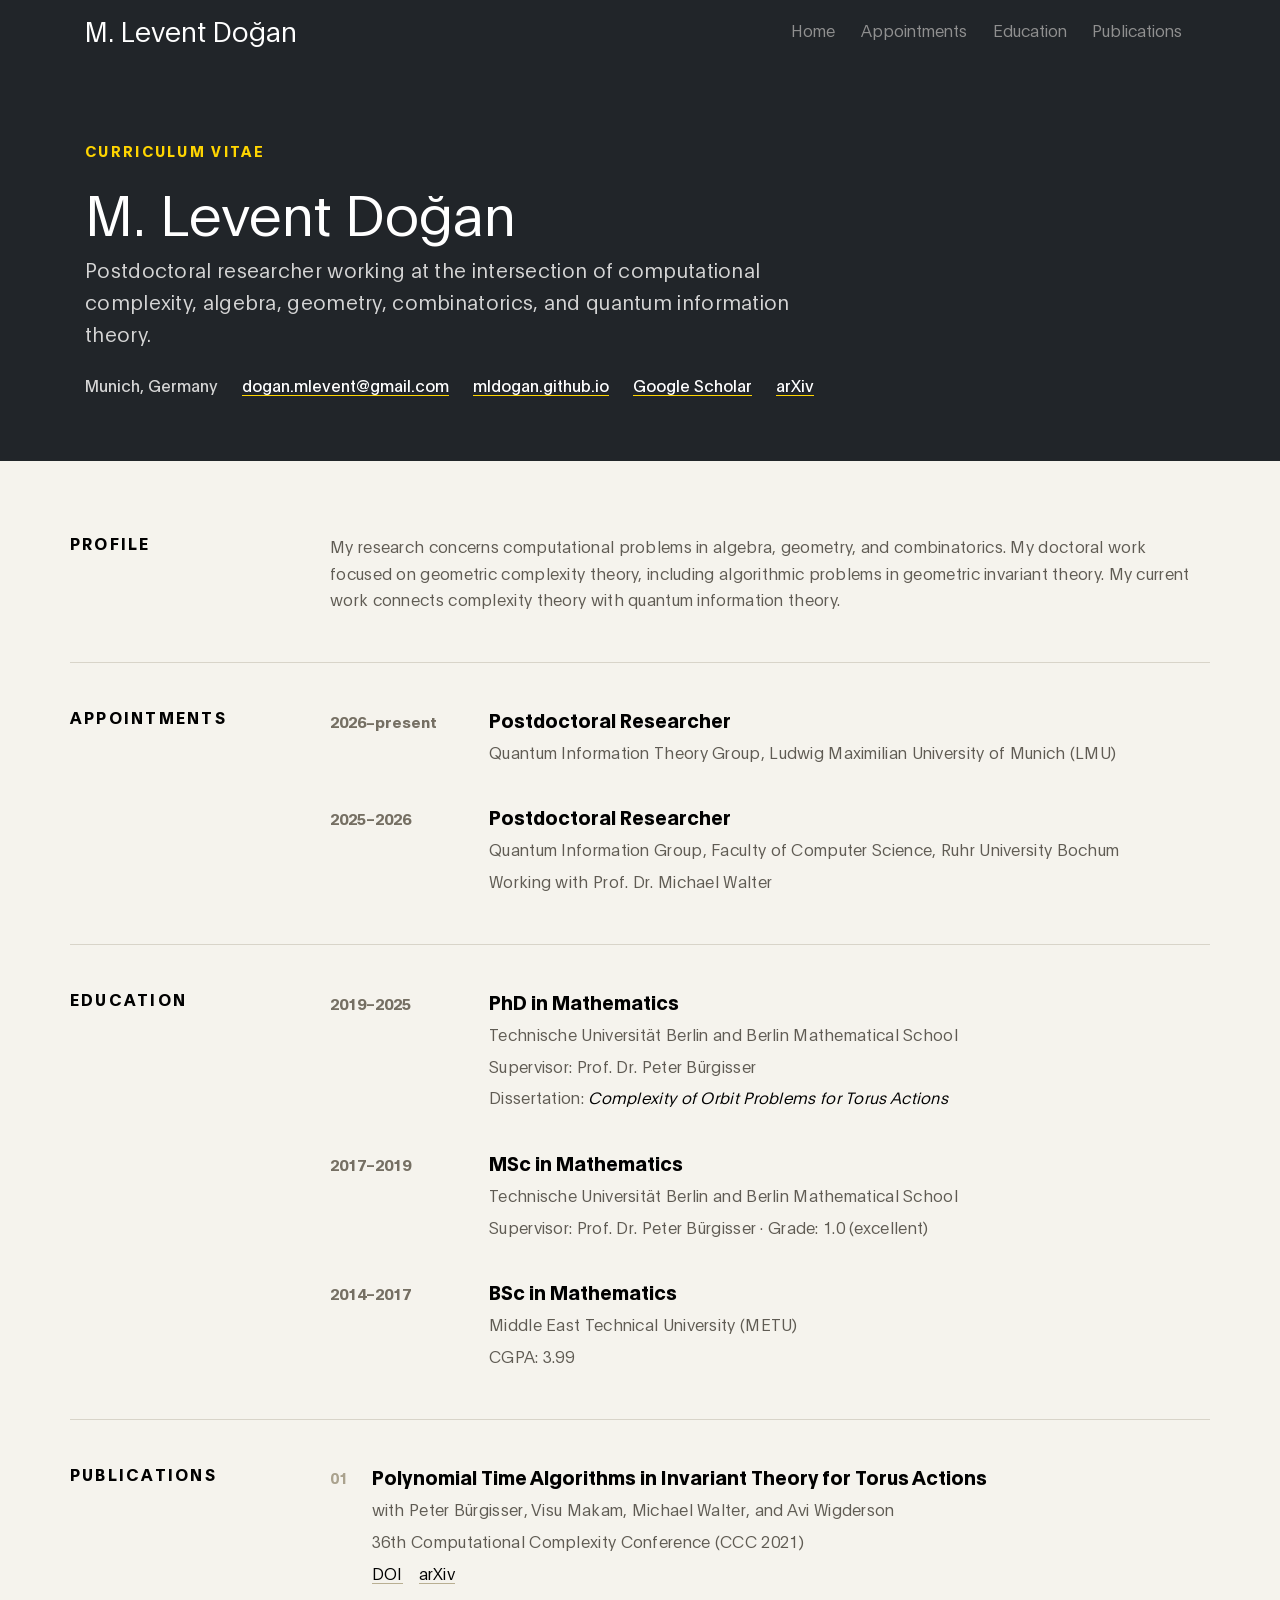
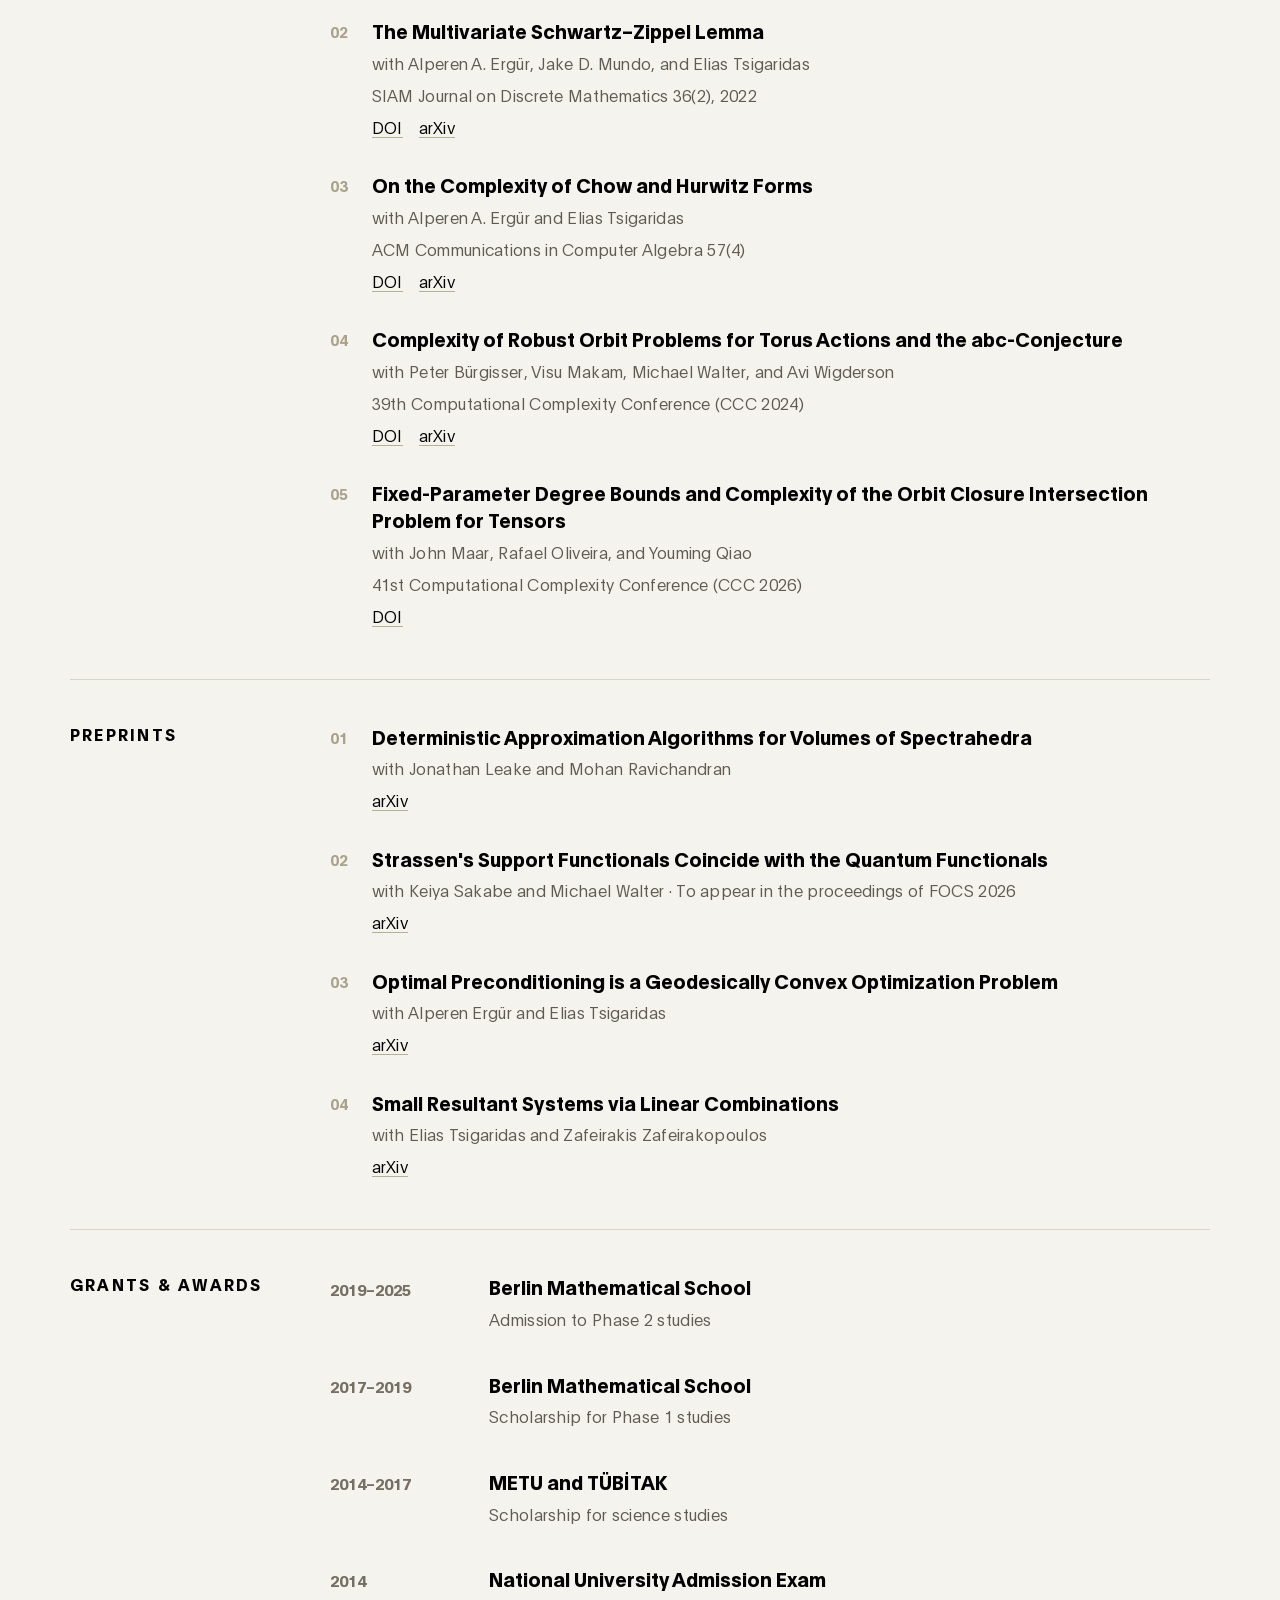
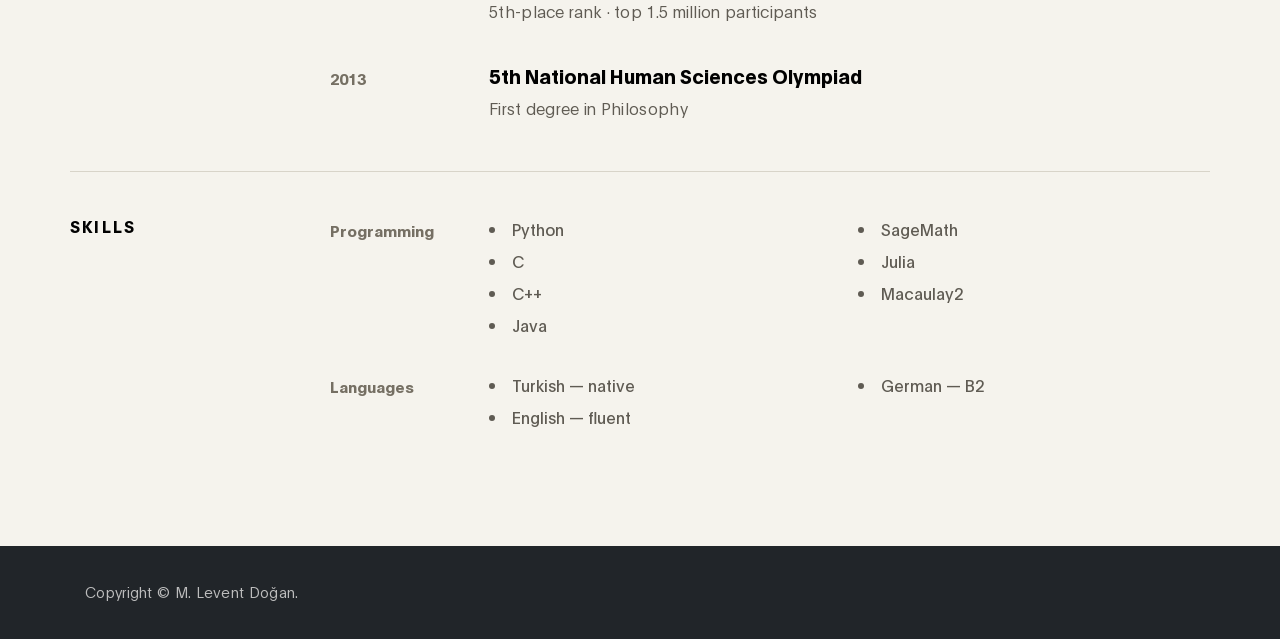
==== cv.html @ 7a96bc82 "Add web curriculum vitae" ====
<!DOCTYPE html>
<html lang="en">
<head>
    <title>Curriculum Vitae | M. Levent Doğan</title>
    <meta charset="UTF-8">
    <meta http-equiv="X-UA-Compatible" content="IE=Edge">
    <meta name="description" content="Curriculum vitae of mathematician and researcher M. Levent Doğan.">
    <meta name="author" content="M. Levent Doğan">
    <meta name="viewport" content="width=device-width, initial-scale=1, maximum-scale=1">
    <link rel="stylesheet" href="css/bootstrap.min.css">
    <link rel="stylesheet" href="css/all.min.css">
    <link rel="stylesheet" href="css/tooplate-ben-resume-style.css">
    <link rel="stylesheet" href="css/cv.css">
</head>
<body class="cv-page">
    <nav class="navbar navbar-expand-lg cv-nav">
        <div class="container">
            <a class="navbar-brand" href="index.html">M. Levent Doğan</a>
            <button class="navbar-toggler" type="button" data-toggle="collapse" data-target="#cvNavbar" aria-controls="cvNavbar" aria-expanded="false" aria-label="Toggle navigation">
                <span class="navbar-toggler-icon"></span>
            </button>
            <div class="collapse navbar-collapse" id="cvNavbar">
                <ul class="navbar-nav ml-auto">
                    <li class="nav-item"><a class="nav-link" href="index.html">Home</a></li>
                    <li class="nav-item"><a class="nav-link" href="#appointments">Appointments</a></li>
                    <li class="nav-item"><a class="nav-link" href="#education">Education</a></li>
                    <li class="nav-item"><a class="nav-link" href="#publications">Publications</a></li>
                </ul>
            </div>
        </div>
    </nav>

    <header class="cv-header">
        <div class="container">
            <div class="cv-kicker">Curriculum Vitae</div>
            <h1>M. Levent Doğan</h1>
            <p class="lead">Postdoctoral researcher working at the intersection of computational complexity, algebra, geometry, combinatorics, and quantum information theory.</p>
            <ul class="cv-contact">
                <li>Munich, Germany</li>
                <li><a href="mailto:dogan.mlevent@gmail.com">dogan.mlevent@gmail.com</a></li>
                <li><a href="https://mldogan.github.io">mldogan.github.io</a></li>
                <li><a href="https://scholar.google.com/citations?user=6Qv_Iq0AAAAJ&amp;hl=en&amp;oi=ao">Google Scholar</a></li>
                <li><a href="https://arxiv.org/search/cs?searchtype=author&amp;query=Doğan,+M+L">arXiv</a></li>
            </ul>
        </div>
    </header>

    <main class="cv-main container">
        <section class="cv-section" id="profile">
            <h2>Profile</h2>
            <div class="cv-copy">
                <p>My research concerns computational problems in algebra, geometry, and combinatorics. My doctoral work focused on geometric complexity theory, including algorithmic problems in geometric invariant theory. My current work connects complexity theory with quantum information theory.</p>
            </div>
        </section>

        <section class="cv-section" id="appointments">
            <h2>Appointments</h2>
            <div>
                <article class="cv-entry">
                    <div class="cv-date">2026–present</div>
                    <div><h3>Postdoctoral Researcher</h3><p>Quantum Information Theory Group, Ludwig Maximilian University of Munich (LMU)</p></div>
                </article>
                <article class="cv-entry">
                    <div class="cv-date">2025–2026</div>
                    <div><h3>Postdoctoral Researcher</h3><p>Quantum Information Group, Faculty of Computer Science, Ruhr University Bochum</p><p>Working with Prof. Dr. Michael Walter</p></div>
                </article>
            </div>
        </section>

        <section class="cv-section" id="education">
            <h2>Education</h2>
            <div>
                <article class="cv-entry">
                    <div class="cv-date">2019–2025</div>
                    <div><h3>PhD in Mathematics</h3><p>Technische Universität Berlin and Berlin Mathematical School</p><p>Supervisor: Prof. Dr. Peter Bürgisser</p><p>Dissertation: <a href="https://depositonce.tu-berlin.de/items/40bee6b5-ad38-41e3-9942-31039b53a789"><em>Complexity of Orbit Problems for Torus Actions</em></a></p></div>
                </article>
                <article class="cv-entry">
                    <div class="cv-date">2017–2019</div>
                    <div><h3>MSc in Mathematics</h3><p>Technische Universität Berlin and Berlin Mathematical School</p><p>Supervisor: Prof. Dr. Peter Bürgisser · Grade: 1.0 (excellent)</p></div>
                </article>
                <article class="cv-entry">
                    <div class="cv-date">2014–2017</div>
                    <div><h3>BSc in Mathematics</h3><p>Middle East Technical University (METU)</p><p>CGPA: 3.99</p></div>
                </article>
            </div>
        </section>

        <section class="cv-section" id="publications">
            <h2>Publications</h2>
            <div>
                <article class="cv-publication"><span class="cv-publication-number">01</span><h3>Polynomial Time Algorithms in Invariant Theory for Torus Actions</h3><p>with Peter Bürgisser, Visu Makam, Michael Walter, and Avi Wigderson</p><p>36th Computational Complexity Conference (CCC 2021)</p><p class="cv-links"><a href="https://doi.org/10.4230/LIPIcs.CCC.2021.32">DOI</a><a href="https://arxiv.org/abs/2102.07727">arXiv</a></p></article>
                <article class="cv-publication"><span class="cv-publication-number">02</span><h3>The Multivariate Schwartz–Zippel Lemma</h3><p>with Alperen A. Ergür, Jake D. Mundo, and Elias Tsigaridas</p><p>SIAM Journal on Discrete Mathematics 36(2), 2022</p><p class="cv-links"><a href="https://doi.org/10.1137/20M1333869">DOI</a><a href="https://arxiv.org/abs/1910.01095">arXiv</a></p></article>
                <article class="cv-publication"><span class="cv-publication-number">03</span><h3>On the Complexity of Chow and Hurwitz Forms</h3><p>with Alperen A. Ergür and Elias Tsigaridas</p><p>ACM Communications in Computer Algebra 57(4)</p><p class="cv-links"><a href="https://doi.org/10.1145/3653002.3653003">DOI</a><a href="https://arxiv.org/abs/2202.11582">arXiv</a></p></article>
                <article class="cv-publication"><span class="cv-publication-number">04</span><h3>Complexity of Robust Orbit Problems for Torus Actions and the abc-Conjecture</h3><p>with Peter Bürgisser, Visu Makam, Michael Walter, and Avi Wigderson</p><p>39th Computational Complexity Conference (CCC 2024)</p><p class="cv-links"><a href="https://doi.org/10.4230/LIPIcs.CCC.2024.14">DOI</a><a href="https://arxiv.org/abs/2405.15368">arXiv</a></p></article>
                <article class="cv-publication"><span class="cv-publication-number">05</span><h3>Fixed-Parameter Degree Bounds and Complexity of the Orbit Closure Intersection Problem for Tensors</h3><p>with John Maar, Rafael Oliveira, and Youming Qiao</p><p>41st Computational Complexity Conference (CCC 2026)</p><p class="cv-links"><a href="https://doi.org/10.4230/LIPIcs.CCC.2026.32">DOI</a></p></article>
            </div>
        </section>

        <section class="cv-section" id="preprints">
            <h2>Preprints</h2>
            <div>
                <article class="cv-publication"><span class="cv-publication-number">01</span><h3>Deterministic Approximation Algorithms for Volumes of Spectrahedra</h3><p>with Jonathan Leake and Mohan Ravichandran</p><p class="cv-links"><a href="https://arxiv.org/abs/2211.12541">arXiv</a></p></article>
                <article class="cv-publication"><span class="cv-publication-number">02</span><h3>Strassen's Support Functionals Coincide with the Quantum Functionals</h3><p>with Keiya Sakabe and Michael Walter · To appear in the proceedings of FOCS 2026</p><p class="cv-links"><a href="https://arxiv.org/abs/2601.21553">arXiv</a></p></article>
                <article class="cv-publication"><span class="cv-publication-number">03</span><h3>Optimal Preconditioning is a Geodesically Convex Optimization Problem</h3><p>with Alperen Ergür and Elias Tsigaridas</p><p class="cv-links"><a href="https://arxiv.org/abs/2512.06618">arXiv</a></p></article>
                <article class="cv-publication"><span class="cv-publication-number">04</span><h3>Small Resultant Systems via Linear Combinations</h3><p>with Elias Tsigaridas and Zafeirakis Zafeirakopoulos</p><p class="cv-links"><a href="https://arxiv.org/abs/2607.29308">arXiv</a></p></article>
            </div>
        </section>

        <section class="cv-section" id="awards">
            <h2>Grants &amp; Awards</h2>
            <div>
                <article class="cv-entry"><div class="cv-date">2019–2025</div><div><h3>Berlin Mathematical School</h3><p>Admission to Phase 2 studies</p></div></article>
                <article class="cv-entry"><div class="cv-date">2017–2019</div><div><h3>Berlin Mathematical School</h3><p>Scholarship for Phase 1 studies</p></div></article>
                <article class="cv-entry"><div class="cv-date">2014–2017</div><div><h3>METU and TÜBİTAK</h3><p>Scholarship for science studies</p></div></article>
                <article class="cv-entry"><div class="cv-date">2014</div><div><h3>National University Admission Exam</h3><p>5th-place rank · top 1.5 million participants</p></div></article>
                <article class="cv-entry"><div class="cv-date">2013</div><div><h3>5th National Human Sciences Olympiad</h3><p>First degree in Philosophy</p></div></article>
            </div>
        </section>

        <section class="cv-section" id="skills">
            <h2>Skills</h2>
            <div>
                <article class="cv-entry"><div class="cv-date">Programming</div><ul class="cv-list"><li>Python</li><li>C</li><li>C++</li><li>Java</li><li>SageMath</li><li>Julia</li><li>Macaulay2</li></ul></article>
                <article class="cv-entry"><div class="cv-date">Languages</div><ul class="cv-list"><li>Turkish — native</li><li>English — fluent</li><li>German — B2</li></ul></article>
            </div>
        </section>
    </main>

    <footer class="cv-footer"><div class="container"><p>Copyright &copy; M. Levent Doğan.</p></div></footer>
    <script src="js/jquery.min.js"></script>
    <script src="js/bootstrap.min.js"></script>
</body>
</html>
---- css/tooplate-ben-resume-style.css ----
/*

Tooplate 2120 Ben Resume

https://www.tooplate.com/view/2120-ben-resume

*/

  @font-face {
      font-family: 'Plain';
      src: url('../localfonts/Plain-Regular.woff2') format('woff2'),
          url('../localfonts/Plain-Regular.woff') format('woff');
      font-weight: normal;
      font-style: normal;
  }

  @font-face {
      font-family: 'Plain';
      src: url('../localfonts/Plain-Light.woff2') format('woff2'),
          url('../localfonts/Plain-Light.woff') format('woff');
      font-weight: 300;
      font-style: normal;
  }

  @font-face {
      font-family: 'Plain';
      src: url('../localfonts/Plain-Bold.woff2') format('woff2'),
          url('../localfonts/Plain-Bold.woff') format('woff');
      font-weight: bold;
      font-style: normal;
  }

  :root {
    --primary-color:        #ffd500;
    --white-color:          #ffffff;
    --dark-color:           #010101;
    --menu-bg-color:        #212529;

    --gray-color:           #909090;
    --p-color:              #7d7a7a;

    --base-font-family:     "Plain", -apple-system,BlinkMacSystemFont,"Segoe UI",Roboto,"Helvetica Neue",Arial,"Noto Sans",sans-serif,"Apple Color Emoji","Segoe UI Emoji","Segoe UI Symbol","Noto Color Emoji";
    --font-weight-bold:     600;
    --font-weight-normal:   400;
    --font-weight-light:    300;

    --h1-font-size:         56px;
    --h2-font-size:         48px;
    --h3-font-size:         38px;
    --h4-font-size:         34px;
    --h5-font-size:         30px;
    --h6-font-size:         24px;
    --p-font-size:          18px;
    --base-font-size:       16px;
    --button-font-size:     20px;

    --border-radius-large:  100%;
    --border-radius-medium: 80px;
    --border-radius-small:  40px;
  }


  body {
    font-family: var(--base-font-family);
  }


  /*---------------------------------------
     TYPOGRAPHY              
  -----------------------------------------*/

  h1 {
    font-size: var(--h1-font-size);
  }

  h1,
  h3 {
    font-weight: var(--font-weight-light);
  }

  h2 {
    font-size: var(--h2-font-size);
  }

  h3 {
    font-size: var(--h3-font-size);
  }

  h4 {
    font-size: var(--h4-font-size);
  }

  h5 {
    font-size: var(--h5-font-size);
  }

  h6 {
    font-weight: var(--font-weight-bold);
    font-size: var(--h6-font-size);
  }

  p {
    color: var(--p-color);
    font-size: var(--p-font-size);
    font-weight: var(--font-weight-light);
    letter-spacing: 0.3px;
    line-height: 2em;
  }

  .section-padding {
    padding: 6rem 0;
  }

  .custom-icon {
    font-size: 12px;
    position: relative;
    bottom: 3px;
    left: 5px;
    transform: rotate(-25deg);
  }


  /* CUSTOM BUTTON */
  .custom-btn {
    background: var(--dark-color);
    border: none;
    border-radius: var(--border-radius-medium);
    color: var(--white-color);
    letter-spacing: 0.2px;
    padding: 6px 36px 10px 36px;
    font-size: var(--button-font-size);
    white-space: nowrap;
  }

  .custom-btn:hover,
  .custom-btn:focus {
    color: var(--dark-color);
    background: var(--primary-color);
  }


  /*---------------------------------------
     GENERAL               
  -----------------------------------------*/

  * {
    -webkit-box-sizing: border-box;
    -moz-box-sizing: border-box;
    box-sizing: border-box;
  }

  *::before,
  *::after {
    -webkit-box-sizing: border-box;
    -moz-box-sizing: border-box;
    box-sizing: border-box;
  }

  a {
    color: var(--dark-color);
    text-decoration: none;
    transition: all 0.4s linear;
  }

  a:hover  {
    color: var(--dark-color);
    text-decoration: none;
  }


  /*---------------------------------------
     MENU                
  -----------------------------------------*/

  .navbar {
    background: transparent;
    padding: 0.3rem 1rem;
    transition: all 300ms ease-in-out;
    position: absolute;
    z-index: 99;
    top: 0;
    right: 0;
    left: 0;
    opacity: 0;
  }

  .navbar.scroll {
    background: var(--menu-bg-color);
    padding: 0.5rem 1rem;
    position: fixed;
    opacity: 1;
  }

  .navbar-brand {
    color: var(--white-color);
    font-weight: var(--font-weight-light);
    font-size: var(--h4-font-size);
  }

  .navbar .custom-btn {
    background: var(--primary-color);
    color: var(--dark-color);
  }

  .contact-form #submit-button:hover,
  .navbar .custom-btn:hover {
    background: var(--dark-color);
    color: var(--white-color);
  }

  .navbar-expand-lg .navbar-nav .nav-link {
    margin: 0 1.5rem;
    padding: 0;
  }

  .nav-item .nav-link.active, 
  .nav-item .nav-link:hover {
    color: var(--gray-color);
  }

  .nav-item .nav-link.active, 
  .nav-item .nav-link:hover {
    border-bottom-color: var(--primary-color);
  }

  .nav-link {
    color: var(--gray-color);
    font-weight: var(--font-weight-light);
    font-size: var(--base-font-size);
    border-bottom: 1px solid transparent;
  }

  .navbar-toggler {
    border: 0;
    padding: 0;
    cursor: pointer;
    margin: 0 10px 0 0;
    width: 30px;
    height: 35px;
    outline: none;
  }

  .navbar-toggler:focus {
    outline: none;
  }

  .navbar-toggler[aria-expanded="true"] .navbar-toggler-icon {
    background: transparent;
  }

  .navbar-toggler[aria-expanded="true"] .navbar-toggler-icon::before,
  .navbar-toggler[aria-expanded="true"] .navbar-toggler-icon::after {
    transition: top 300ms 50ms ease, -webkit-transform 300ms 350ms ease;
    transition: top 300ms 50ms ease, transform 300ms 350ms ease;
    transition: top 300ms 50ms ease, transform 300ms 350ms ease, -webkit-transform 300ms 350ms ease;
    top: 0;
  }

  .navbar-toggler[aria-expanded="true"] .navbar-toggler-icon::before {
    transform: rotate(45deg);
  }

  .navbar-toggler[aria-expanded="true"] .navbar-toggler-icon::after {
    transform: rotate(-45deg);
  }


  .navbar-toggler .navbar-toggler-icon {
    background: var(--white-color);
    transition: background 10ms 300ms ease;
    display: block;
    width: 30px;
    height: 2px;
    position: relative;
  }

  .navbar-toggler .navbar-toggler-icon::before,
  .navbar-toggler .navbar-toggler-icon::after {
    transition: top 300ms 350ms ease, -webkit-transform 300ms 50ms ease;
    transition: top 300ms 350ms ease, transform 300ms 50ms ease;
    transition: top 300ms 350ms ease, transform 300ms 50ms ease, -webkit-transform 300ms 50ms ease;
    position: absolute;
    right: 0;
    left: 0;
    background: var(--white-color);
    width: 30px;
    height: 2px;
    content: '';
  }

  .navbar-toggler .navbar-toggler-icon::before {
    top: -8px;
  }

  .navbar-toggler .navbar-toggler-icon::after {
    top: 8px;
  }



  /*---------------------------------------
     HERO                
  -----------------------------------------*/

  .hero-title,
  .email-link {
    background: var(--dark-color);
    border-radius: var(--border-radius-medium);
    color: var(--white-color);
    display: inline-block;
    margin: 0.5rem 0;
    padding: 0.5rem 2rem 1.5rem 2rem;
	font-size: 2.2em;
  }

  .email-link {
    background: var(--primary-color);
    color: var(--dark-color);
    font-size: var(--h4-font-size);
    padding: 0.5rem 2rem 1rem 2rem;
  }

  .email-link:hover {
    background: var(--dark-color);
    color: var(--white-color);
  }


  /*---------------------------------------
     ABOUT                
  -----------------------------------------*/
  
  .about-third {
	  margin: 2.2em -0.8em;
  }

  .about-image {
    border-radius: var(--border-radius-small);
  }

  .profile-list li {
    margin: 0.3rem 0;
  }

  .profile-list strong {
    display: inline-block;
    width: 30%;
    margin-right: 1rem;
  }


  /*---------------------------------------
     FAQ                 
  -----------------------------------------*/

  .faq .card-header {
    padding: 0;
  }

  .faq .btn-link {
    color: var(--dark-color);
    font-size: var(--h6-font-size);
    text-align: left;
    display: block;
    width: 100%;
    padding: 1rem 2rem;
  }

  .faq .btn-link:focus, 
  .faq .btn-link:hover {
    color: var(--dark-color);
    text-decoration: none;
  }

  .faq .card-body {
    padding: 2rem;
  }

  .faq-info-text {
    font-size: var(--base-font-size);
    display: block;
    margin: 1.5rem 2rem 0 2rem;
  }


  /*---------------------------------------
     TESTIMONIALS               
  -----------------------------------------*/

  .testimonials {
    background: #f9f9f9;
  }

  .testimonials-image {
    margin: 0 1rem 1rem 1rem;
  }

  .testimonials-image img {
    border-radius: var(--border-radius-medium);
  }

  .testimonials-info {
    width: 100%;
  }

  .testimonials .owl-theme .owl-nav.disabled+.owl-dots {
    margin-top: 2rem;
  }

  .testimonials .owl-theme .owl-dots .owl-dot {
    outline: none;
  }

  .testimonials .owl-theme .owl-dots .owl-dot span {
    width: 30px;
    height: 3px;
    margin: 5px;
  }

  .testimonials .owl-theme .owl-dots .owl-dot.active span, 
  .testimonials .owl-theme .owl-dots .owl-dot:hover span {
    background: var(--primary-color);
  }


  /*---------------------------------------
     CONTACT               
  -----------------------------------------*/
  
  .contact-form .form-control {
    background: transparent;
    border: none;
    border-bottom: 1px solid rgba(142, 140, 140, 0.35);
    box-shadow: none;
    border-radius: 0;
    -webkit-appearance: none;
    outline: none;
    color: var(--dark-color);
    font-weight: var(--font-weight-light);
    padding-left: 0;
    cursor: text;
  }

  .contact-form input {
    height: calc(2.25rem + 10px);
  }

  .contact-form .form-group {
    margin: 0 0 1rem;
    position: relative;
  }

  .contact-form .form-control,
  .webform-label {
    transition: all 0.4s;
    touch-action: manipulation;
  }

  .webform-label {
    cursor: text;
    font-size: 12px;
    font-weight: var(--font-weight-light);
    margin-bottom: 5px;
  }

  .contact-form .form-control:placeholder-shown + .webform-label {
    cursor: text;
    max-width: 66.66%;
    white-space: nowrap;
    overflow: hidden;
    text-overflow: ellipsis;
    transform-origin: left bottom;
    transform: translate(0, 2.125rem) scale(1.5);
  }

  .contact-form ::-webkit-input-placeholder {
    opacity: 0;
    transition: inherit;
    color: var(--dark-color);
  }

  .contact-form ::-moz-placeholder {
    opacity: 0;
    transition: inherit;
    color: var(--dark-color);
  }

  .contact-form .form-control:focus::-webkit-input-placeholder {
    opacity: 1;
  }

  .contact-form .form-control:focus::-moz-placeholder {
    opacity: 1;
  }

  .contact-form .form-control:not(:placeholder-shown) + .webform-label,
  .contact-form .form-control:focus + .webform-label {
    transform: translate(0, 0) scale(1);
    cursor: pointer;
    color: var(--gray-color);
  }

  .contact-form #submit-button {
    background: var(--primary-color);
    border: none;
    border-radius: var(--border-radius-medium);
    color: var(--dark-color);
    cursor: pointer;
    font-size: var(--p-font-size);
    line-height: 0;
    margin-top: 2.5rem;
    padding: 1.5rem 1.8rem 1.8rem 1.8rem;
    white-space: nowrap;
    max-width: 190px;
  }

  .copyright-text {
    font-size: var(--base-font-size);
  }


  /*---------------------------------------
     SOCIAL LINKS              
  -----------------------------------------*/

  .social-links {
    margin: 40px 0;
    padding: 0;
  }

  .social-links li {
    display: inline-block;
    list-style: none;
  }

  .social-links a {
    display: inline-block;
    color: var(--p-color);
    font-size: var(--h6-font-size);
    margin: 5px 20px 5px 0;
  }

  .social-links a:hover {
    color: var(--dark-color);
  }


  /*---------------------------------------
     RESPONSIVE STYLES              
  -----------------------------------------*/

  @media screen and (max-width: 1200px) {
    h1 {
        font-size: 42px;
    }

    h2 {
        font-size: 36px;
    }

    h3 {
        font-size: 32px;
    }

    h4 {
        font-size: 28px;
    }

    .email-link {
      font-size: 28px;
    }
  }

  @media screen and (max-width: 992px) {

    .hero-title {
      font-size: 1.8em;
      padding-bottom: 1rem;
    }

    .email-link {
      font-size: 22px;
      padding: 0.5rem 2rem 0.7rem 2rem;
    }
  }

  @media screen and (max-width: 991px) {
    .navbar-nav {
      margin: 1rem 0;
    }

    .navbar-expand-lg .navbar-nav .nav-link {
      display: inline-block;
      margin: 5px 0.5rem;
    }
  }

  @media screen and (max-width: 768px) {

    .hero-text {
      position: relative;
      top: 1.5rem;
    }
  }

  @media screen and (max-width: 480px) {

    .hero-title {
      font-size: 26px;
    }

    .email-link {
      font-size: 20px;
      padding: 0.3rem 2rem 0.6rem 2rem;
    }
  }
---- css/cv.css ----
.cv-page {
  background: #f5f3ed;
  color: var(--dark-color);
}

.cv-nav {
  background: var(--menu-bg-color);
  opacity: 1;
  position: sticky;
}

.cv-nav .navbar-brand {
  font-size: 1.7rem;
}

.cv-nav .nav-link {
  margin: 0 0.8rem !important;
}

.cv-header {
  background: var(--menu-bg-color);
  color: var(--white-color);
  padding: 5rem 0 4rem;
}

.cv-kicker {
  color: var(--primary-color);
  font-size: 0.9rem;
  font-weight: var(--font-weight-bold);
  letter-spacing: 0.16em;
  margin-bottom: 1rem;
  text-transform: uppercase;
}

.cv-header h1 {
  font-size: 3.5rem;
  font-weight: var(--font-weight-light);
  margin-bottom: 0.5rem;
}

.cv-header .lead {
  color: #d5d5d5;
  font-size: 1.25rem;
  line-height: 1.6;
  margin-bottom: 1.5rem;
  max-width: 720px;
}

.cv-contact {
  display: flex;
  flex-wrap: wrap;
  gap: 0.6rem 1.5rem;
  margin: 0;
  padding: 0;
}

.cv-contact li {
  color: #d5d5d5;
  list-style: none;
}

.cv-contact a {
  color: var(--white-color);
  border-bottom: 1px solid var(--primary-color);
}

.cv-main {
  padding: 4.5rem 0;
}

.cv-section {
  border-top: 1px solid #d8d4c9;
  display: grid;
  gap: 2.5rem;
  grid-template-columns: 220px minmax(0, 1fr);
  padding: 2.75rem 0;
}

.cv-section:first-child {
  border-top: 0;
  padding-top: 0;
}

.cv-section h2 {
  font-size: 1rem;
  font-weight: var(--font-weight-bold);
  letter-spacing: 0.14em;
  margin: 0;
  text-transform: uppercase;
}

.cv-entry {
  display: grid;
  gap: 1.5rem;
  grid-template-columns: 135px minmax(0, 1fr);
  margin-bottom: 2.1rem;
}

.cv-entry:last-child {
  margin-bottom: 0;
}

.cv-date {
  color: #756f63;
  font-size: 0.95rem;
  font-weight: var(--font-weight-bold);
  padding-top: 0.2rem;
}

.cv-entry h3,
.cv-publication h3 {
  font-size: 1.2rem;
  font-weight: var(--font-weight-bold);
  line-height: 1.4;
  margin: 0 0 0.3rem;
}

.cv-entry p,
.cv-publication p,
.cv-copy p,
.cv-list li {
  color: #5f5b53;
  font-size: 1rem;
  line-height: 1.65;
  margin-bottom: 0.35rem;
}

.cv-publication {
  margin-bottom: 2rem;
  padding-left: 2.6rem;
  position: relative;
}

.cv-publication:last-child {
  margin-bottom: 0;
}

.cv-publication-number {
  color: #aaa28e;
  font-size: 0.9rem;
  font-weight: var(--font-weight-bold);
  left: 0;
  position: absolute;
  top: 0.2rem;
}

.cv-links a {
  border-bottom: 1px solid #b9af92;
  margin-right: 1rem;
}

.cv-list {
  columns: 2;
  list-style-position: inside;
  margin: 0;
  padding: 0;
}

.cv-footer {
  background: var(--menu-bg-color);
  color: #bdbdbd;
  padding: 2rem 0;
}

.cv-footer p {
  color: #bdbdbd;
  font-size: 0.9rem;
  margin: 0;
}

@media screen and (max-width: 768px) {
  .cv-header {
    padding: 3.5rem 0 3rem;
  }

  .cv-header h1 {
    font-size: 2.5rem;
  }

  .cv-section,
  .cv-entry {
    grid-template-columns: 1fr;
  }

  .cv-section,
  .cv-entry {
    gap: 1rem;
  }

  .cv-list {
    columns: 1;
  }
}

@media print {
  .cv-nav,
  .cv-footer {
    display: none;
  }

  .cv-page,
  .cv-header {
    background: #fff;
    color: #000;
  }

  .cv-header {
    padding: 1.5rem 0;
  }

  .cv-header .lead,
  .cv-contact li,
  .cv-contact a {
    color: #333;
  }

  .cv-main {
    padding: 1rem 0;
  }

  .cv-section {
    break-inside: avoid;
    padding: 1.25rem 0;
  }
}
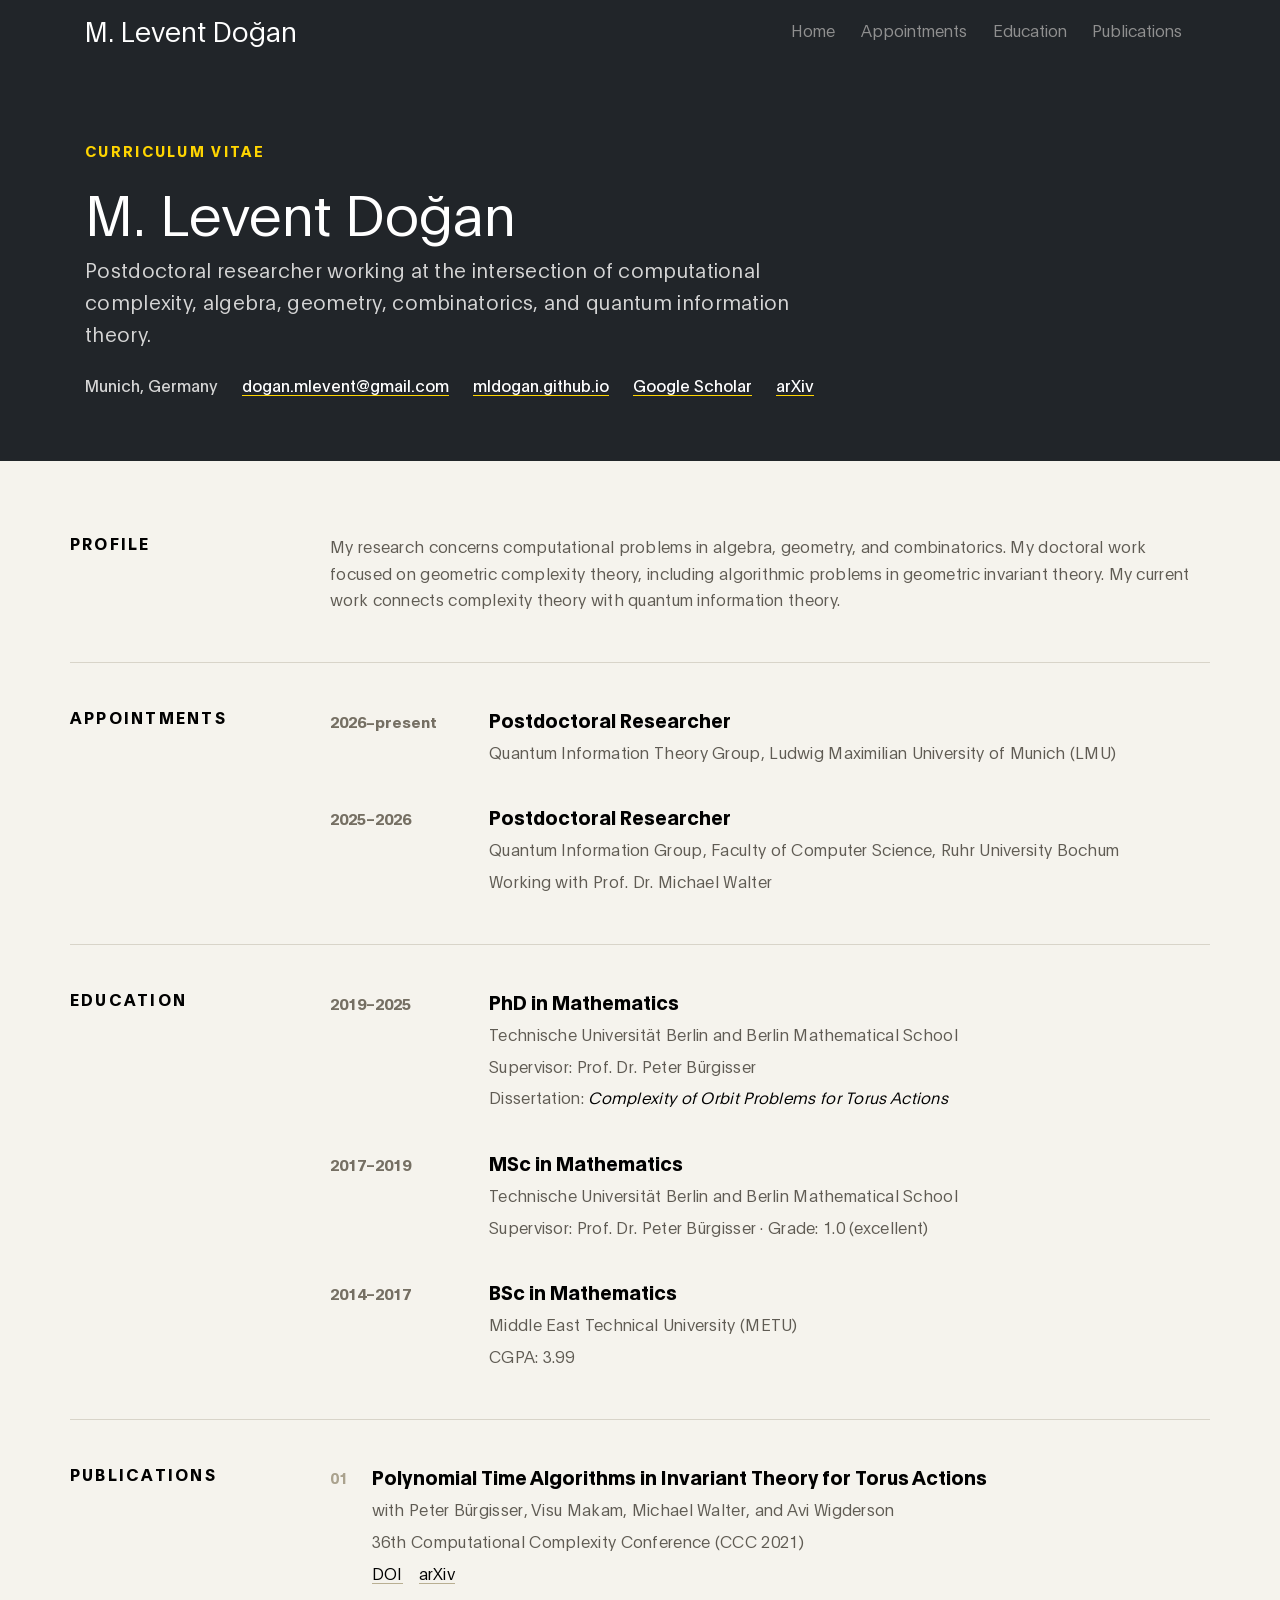
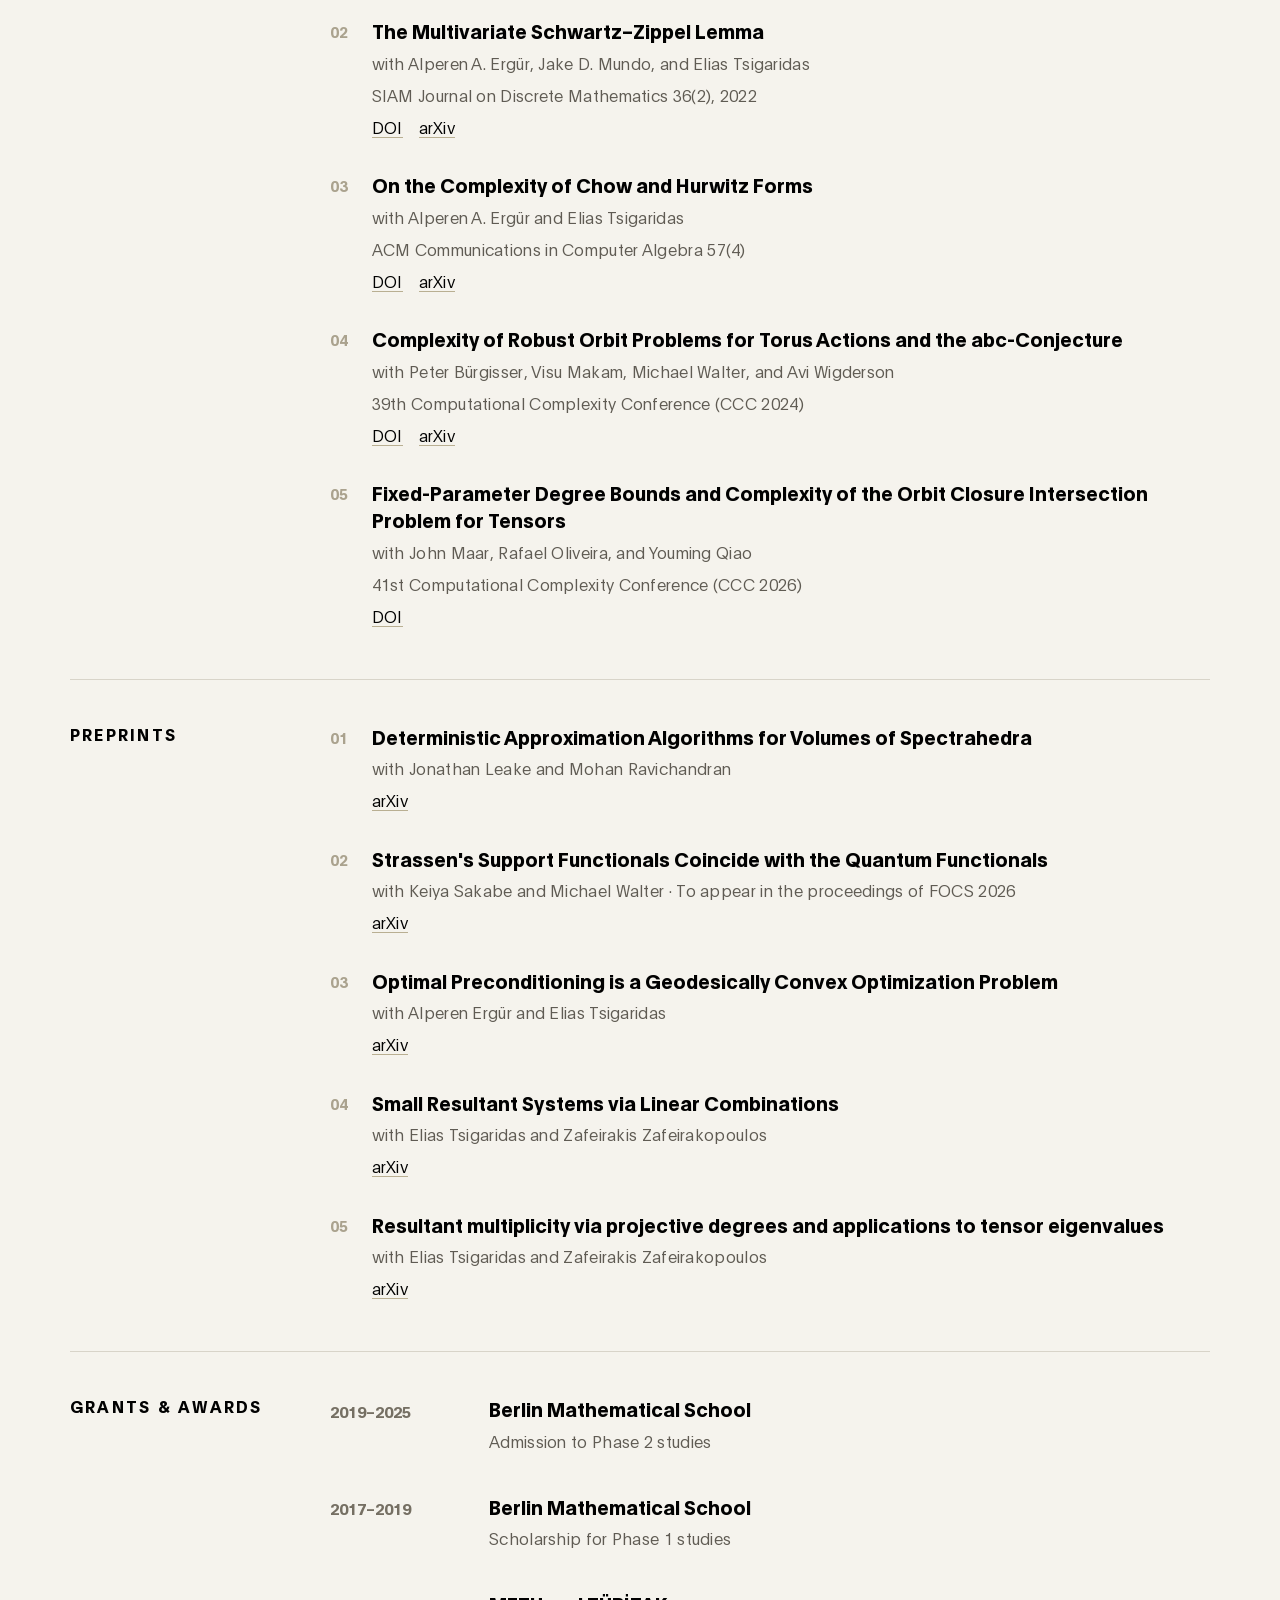
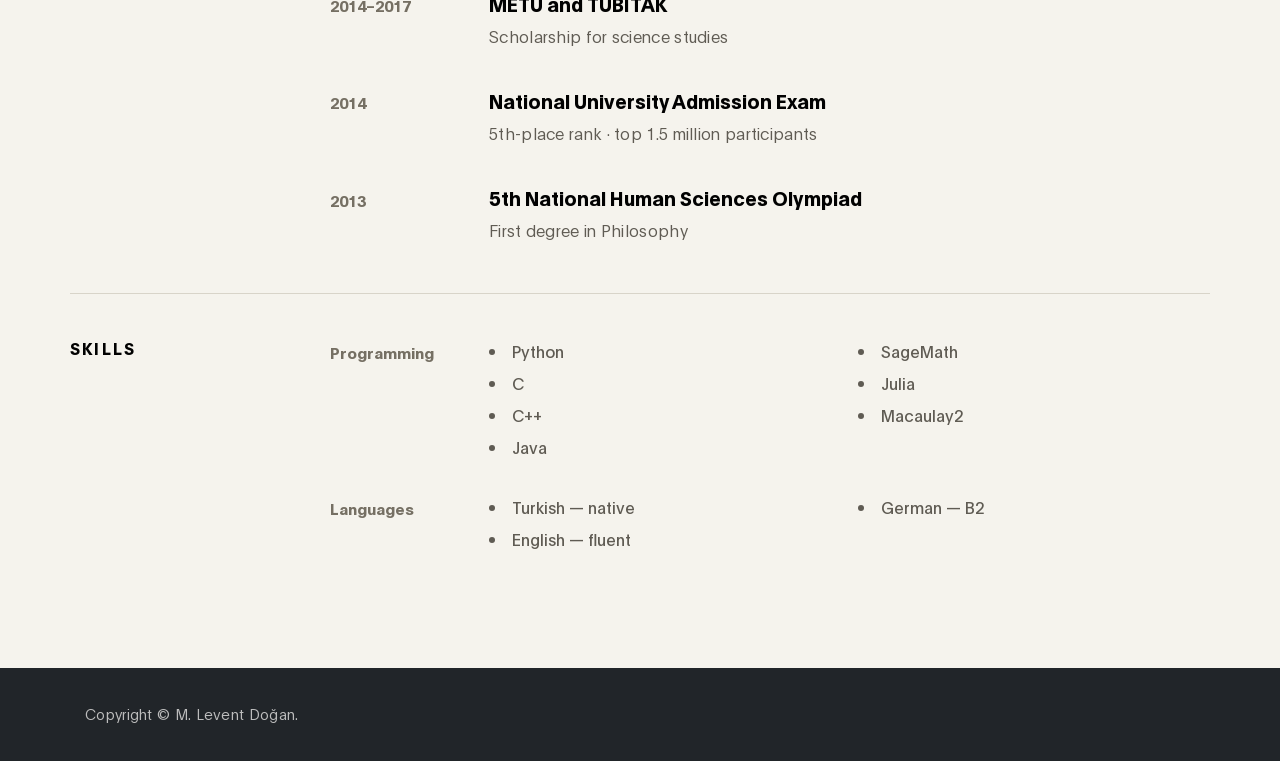
==== commit 174be47a: "Added new preprint, resultant multiplicity" ====
--- a/cv.html
+++ b/cv.html
@@ -103,6 +103,7 @@
                 <article class="cv-publication"><span class="cv-publication-number">02</span><h3>Strassen's Support Functionals Coincide with the Quantum Functionals</h3><p>with Keiya Sakabe and Michael Walter · To appear in the proceedings of FOCS 2026</p><p class="cv-links"><a href="https://arxiv.org/abs/2601.21553">arXiv</a></p></article>
                 <article class="cv-publication"><span class="cv-publication-number">03</span><h3>Optimal Preconditioning is a Geodesically Convex Optimization Problem</h3><p>with Alperen Ergür and Elias Tsigaridas</p><p class="cv-links"><a href="https://arxiv.org/abs/2512.06618">arXiv</a></p></article>
                 <article class="cv-publication"><span class="cv-publication-number">04</span><h3>Small Resultant Systems via Linear Combinations</h3><p>with Elias Tsigaridas and Zafeirakis Zafeirakopoulos</p><p class="cv-links"><a href="https://arxiv.org/abs/2607.29308">arXiv</a></p></article>
+                <article class="cv-publication"><span class="cv-publication-number">05</span><h3>Resultant multiplicity via projective degrees and applications to tensor eigenvalues</h3><p>with Elias Tsigaridas and Zafeirakis Zafeirakopoulos</p><p class="cv-links"><a href="https://arxiv.org/abs/2609.01268">arXiv</a></p></article>
             </div>
         </section>
 
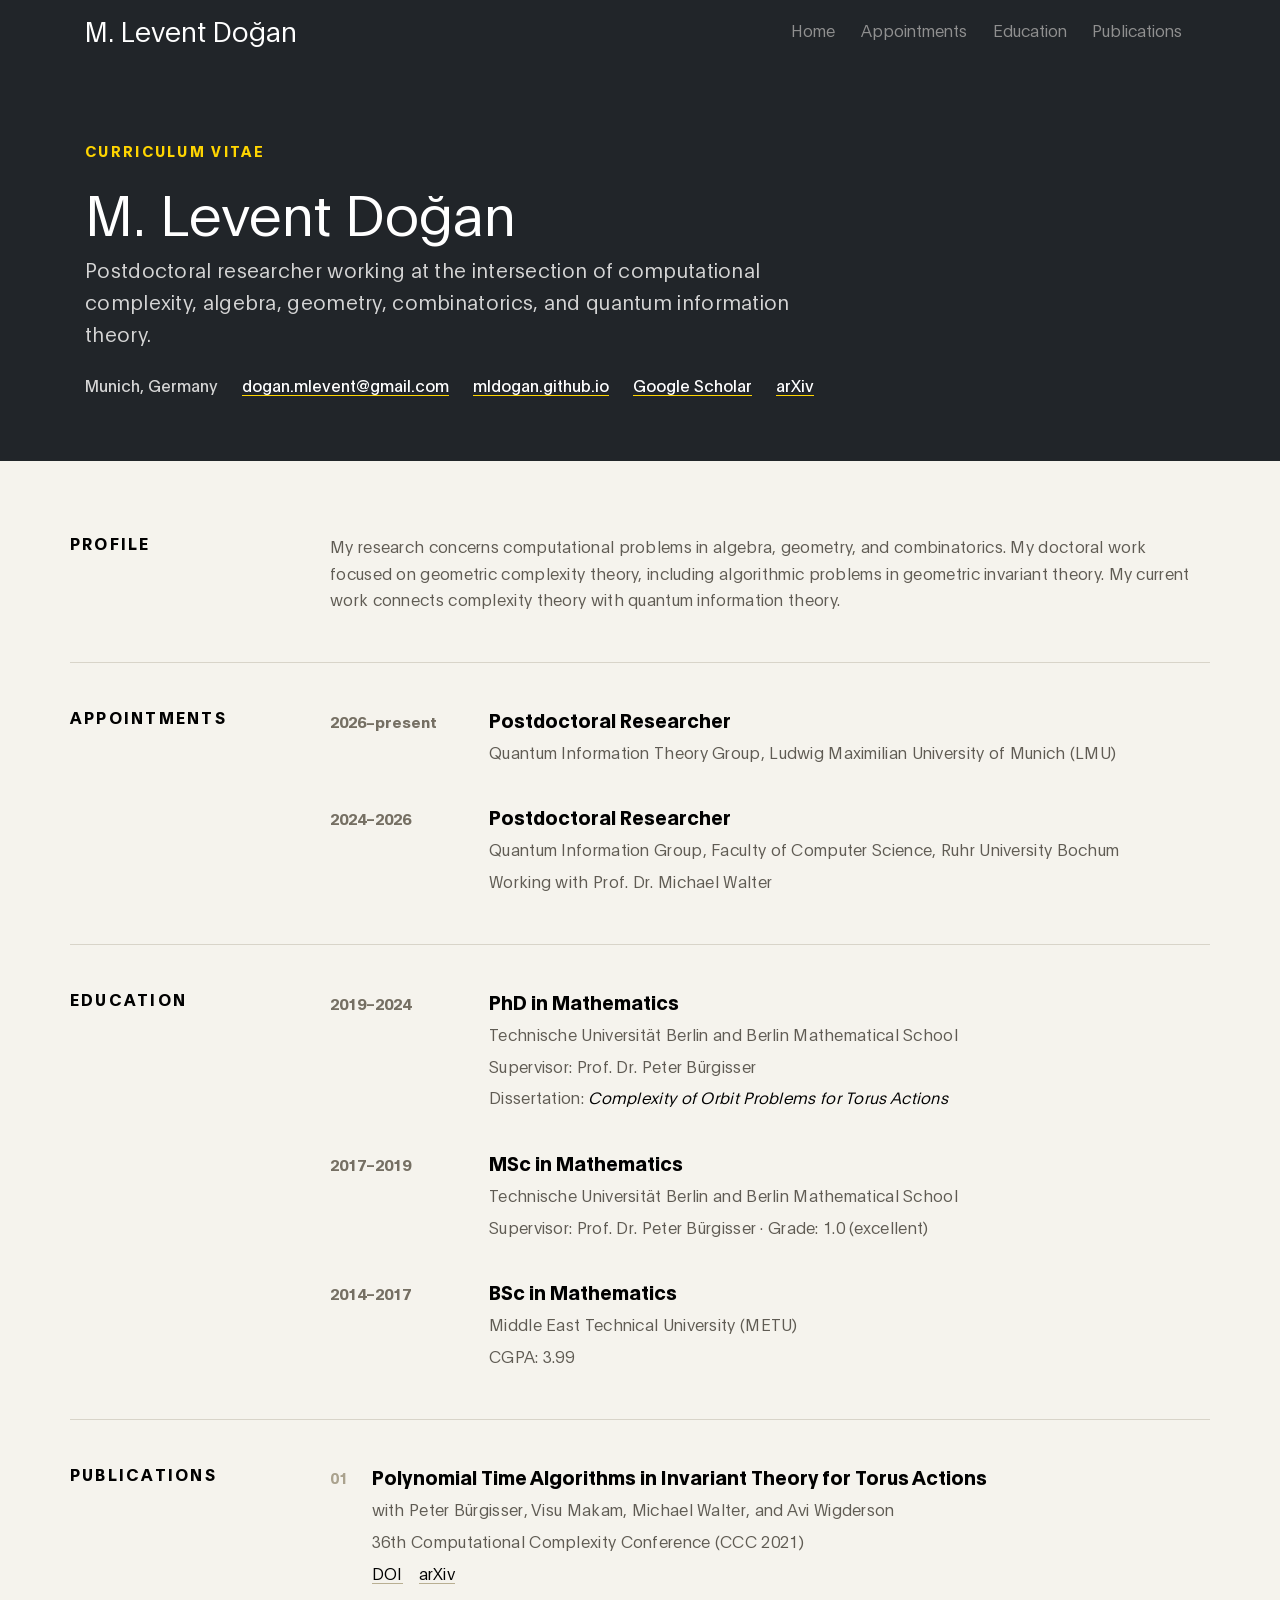
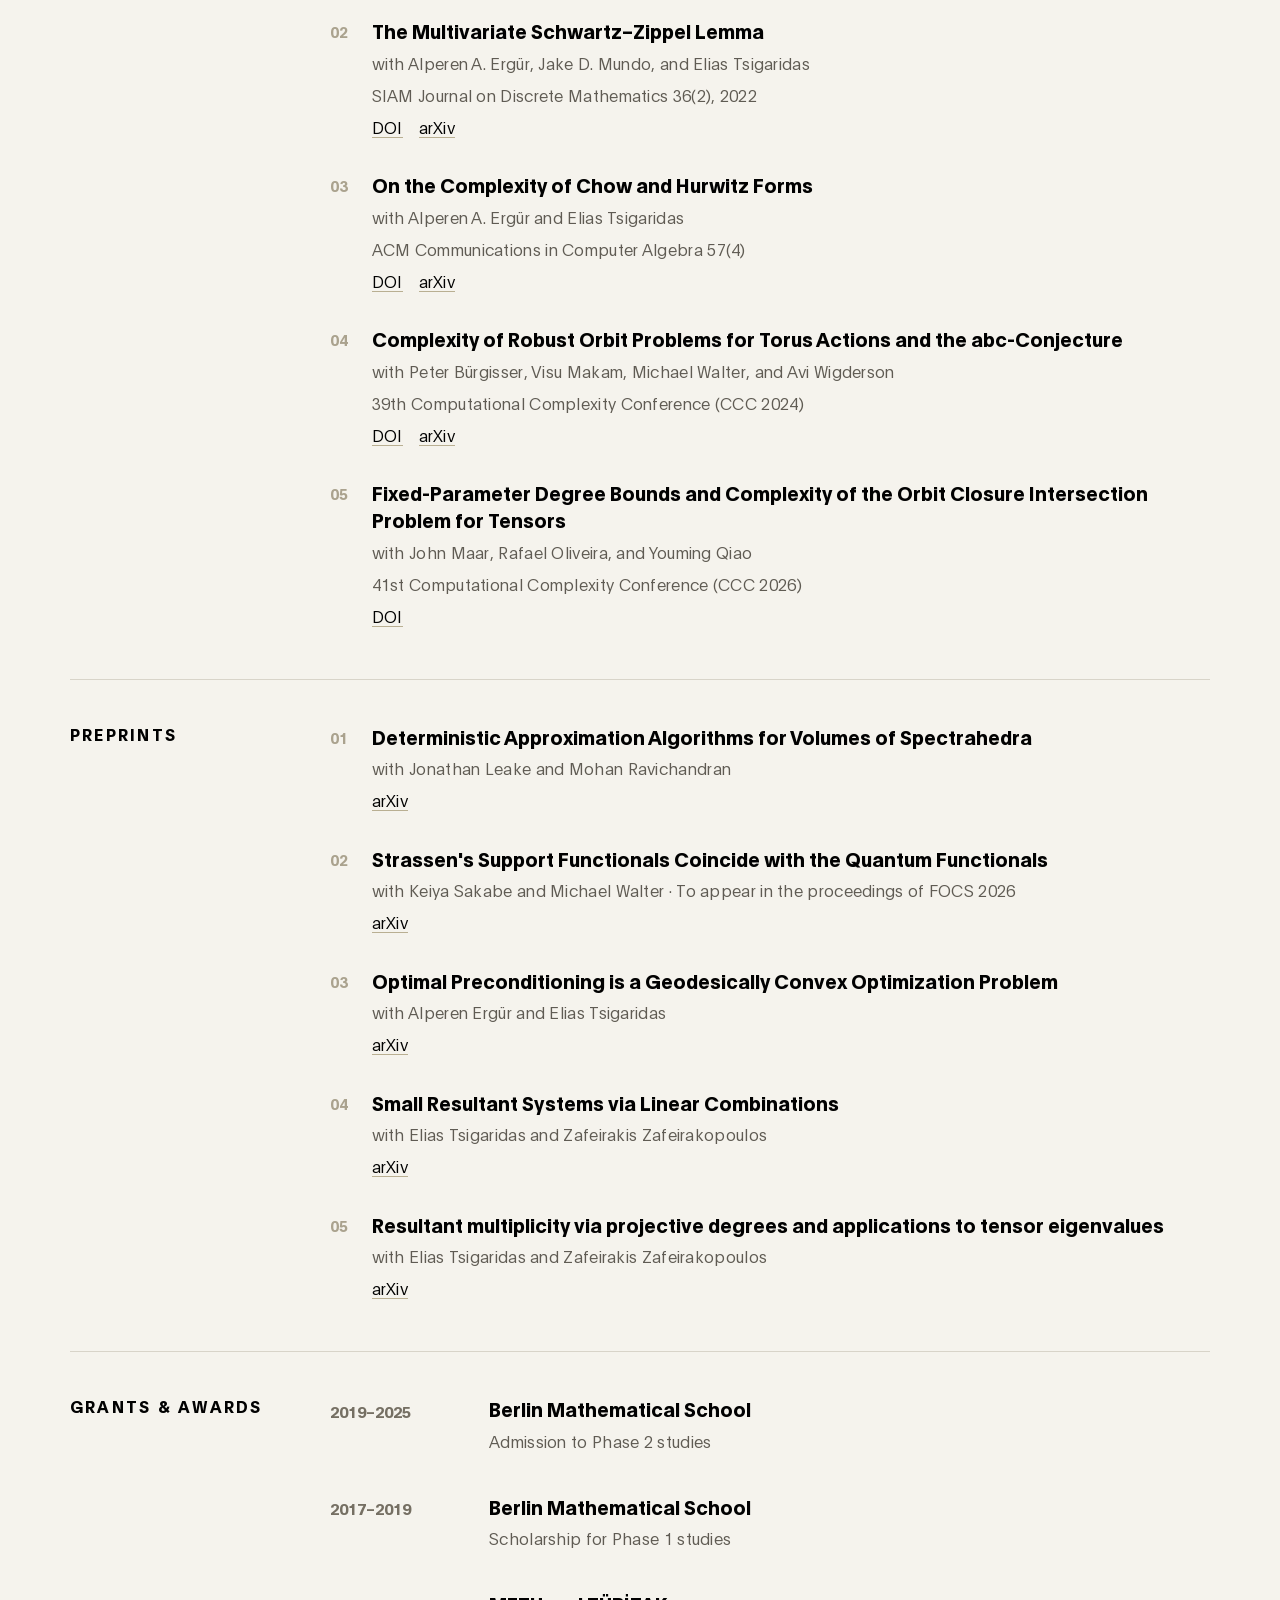
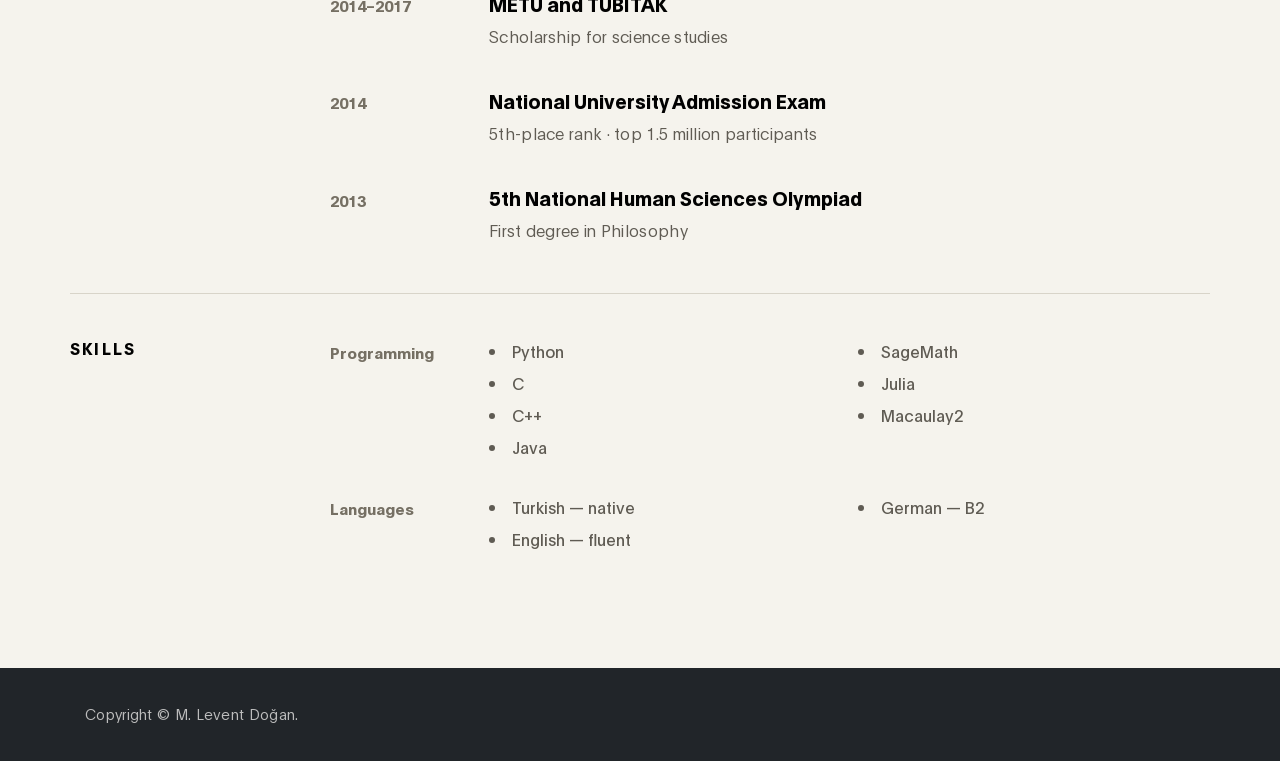
==== commit b3bc7f9d: "Fixed dates in CV" ====
--- a/cv.html
+++ b/cv.html
@@ -61,7 +61,7 @@
                     <div><h3>Postdoctoral Researcher</h3><p>Quantum Information Theory Group, Ludwig Maximilian University of Munich (LMU)</p></div>
                 </article>
                 <article class="cv-entry">
-                    <div class="cv-date">2025–2026</div>
+                    <div class="cv-date">2024–2026</div>
                     <div><h3>Postdoctoral Researcher</h3><p>Quantum Information Group, Faculty of Computer Science, Ruhr University Bochum</p><p>Working with Prof. Dr. Michael Walter</p></div>
                 </article>
             </div>
@@ -71,7 +71,7 @@
             <h2>Education</h2>
             <div>
                 <article class="cv-entry">
-                    <div class="cv-date">2019–2025</div>
+                    <div class="cv-date">2019–2024</div>
                     <div><h3>PhD in Mathematics</h3><p>Technische Universität Berlin and Berlin Mathematical School</p><p>Supervisor: Prof. Dr. Peter Bürgisser</p><p>Dissertation: <a href="https://depositonce.tu-berlin.de/items/40bee6b5-ad38-41e3-9942-31039b53a789"><em>Complexity of Orbit Problems for Torus Actions</em></a></p></div>
                 </article>
                 <article class="cv-entry">
